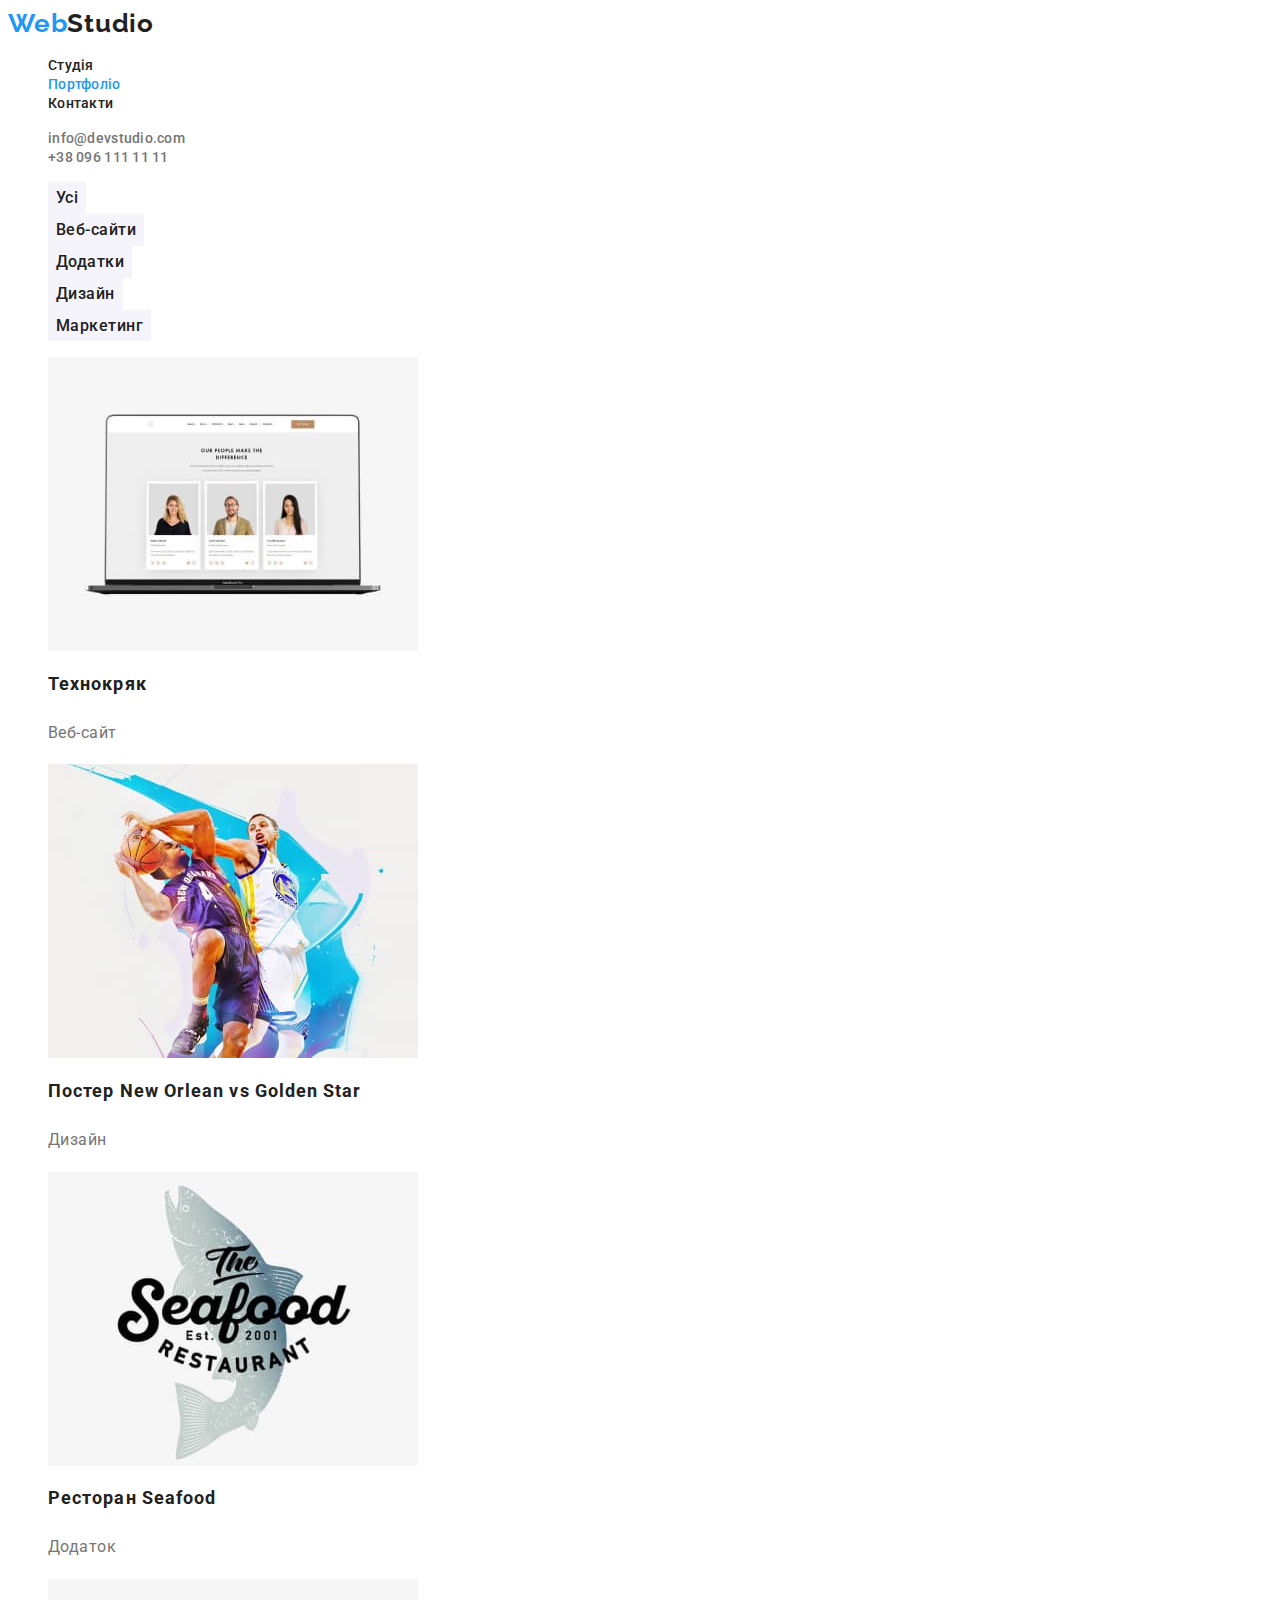
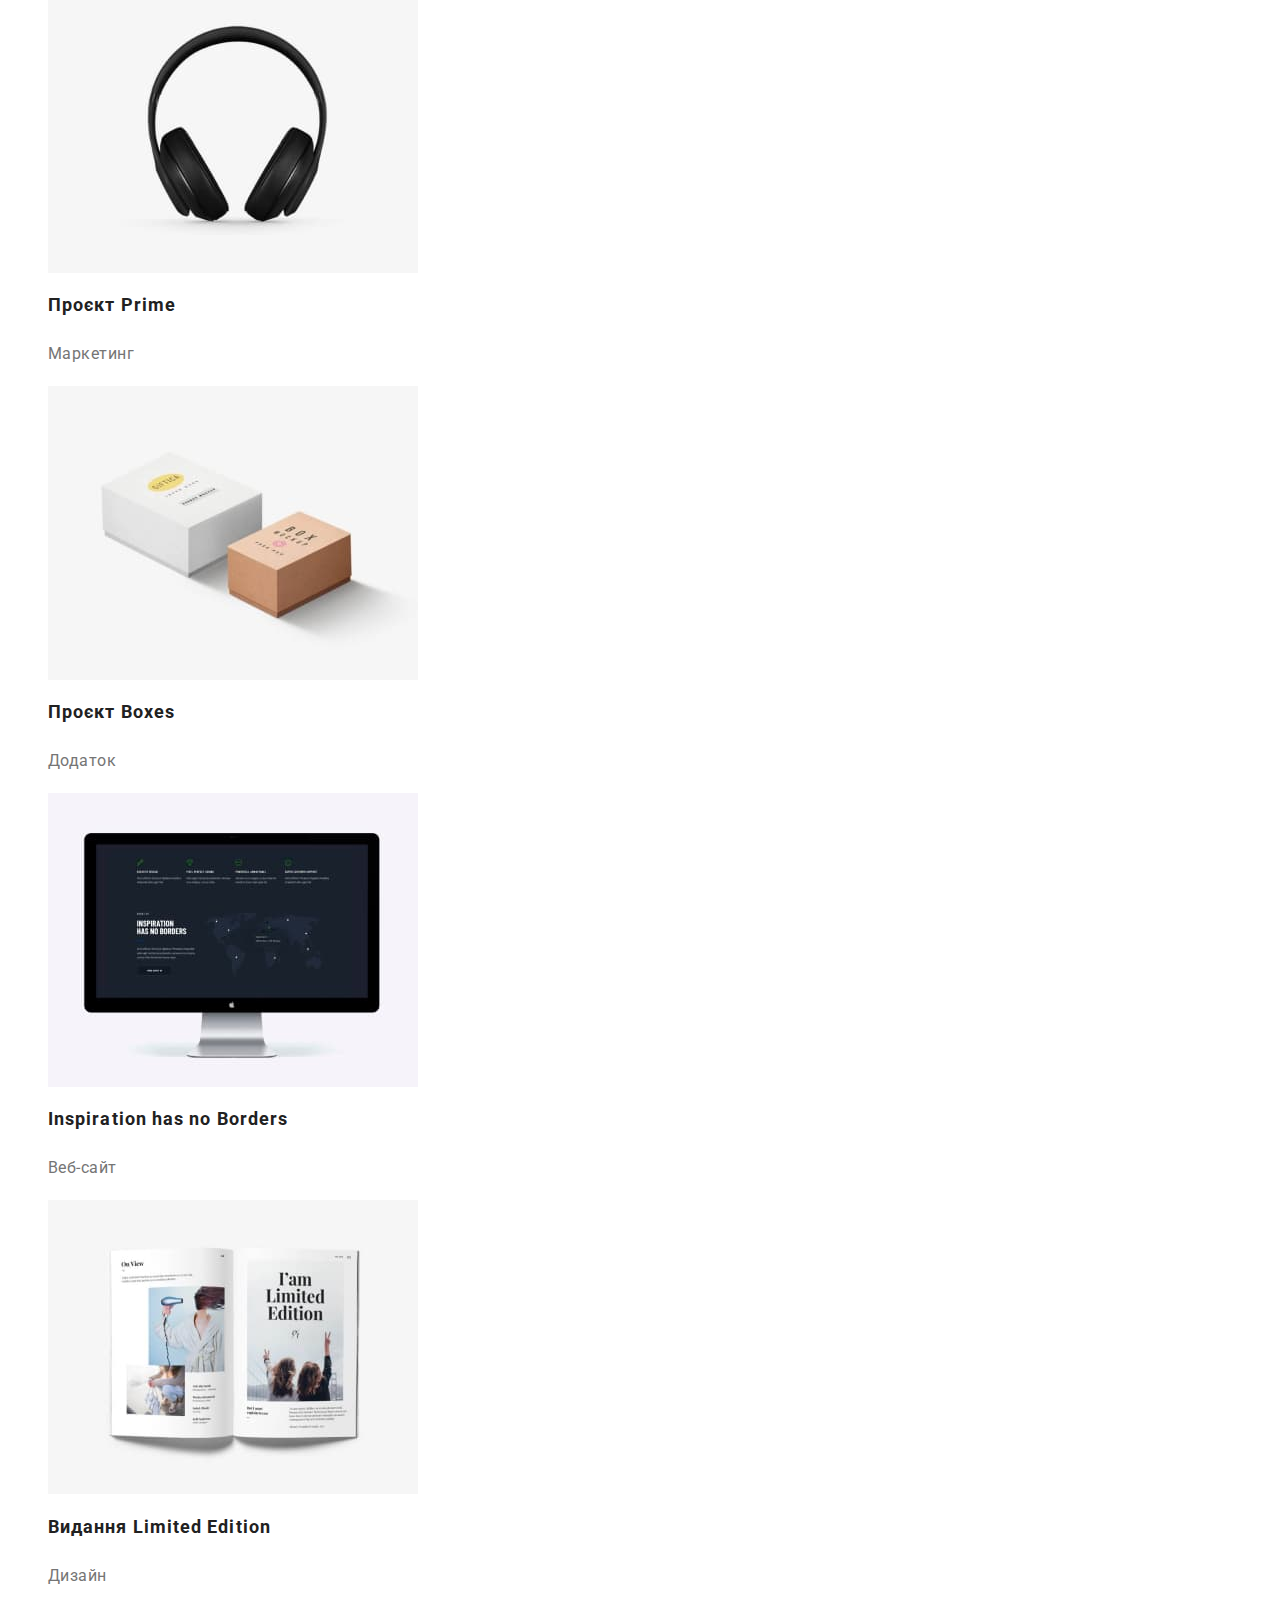
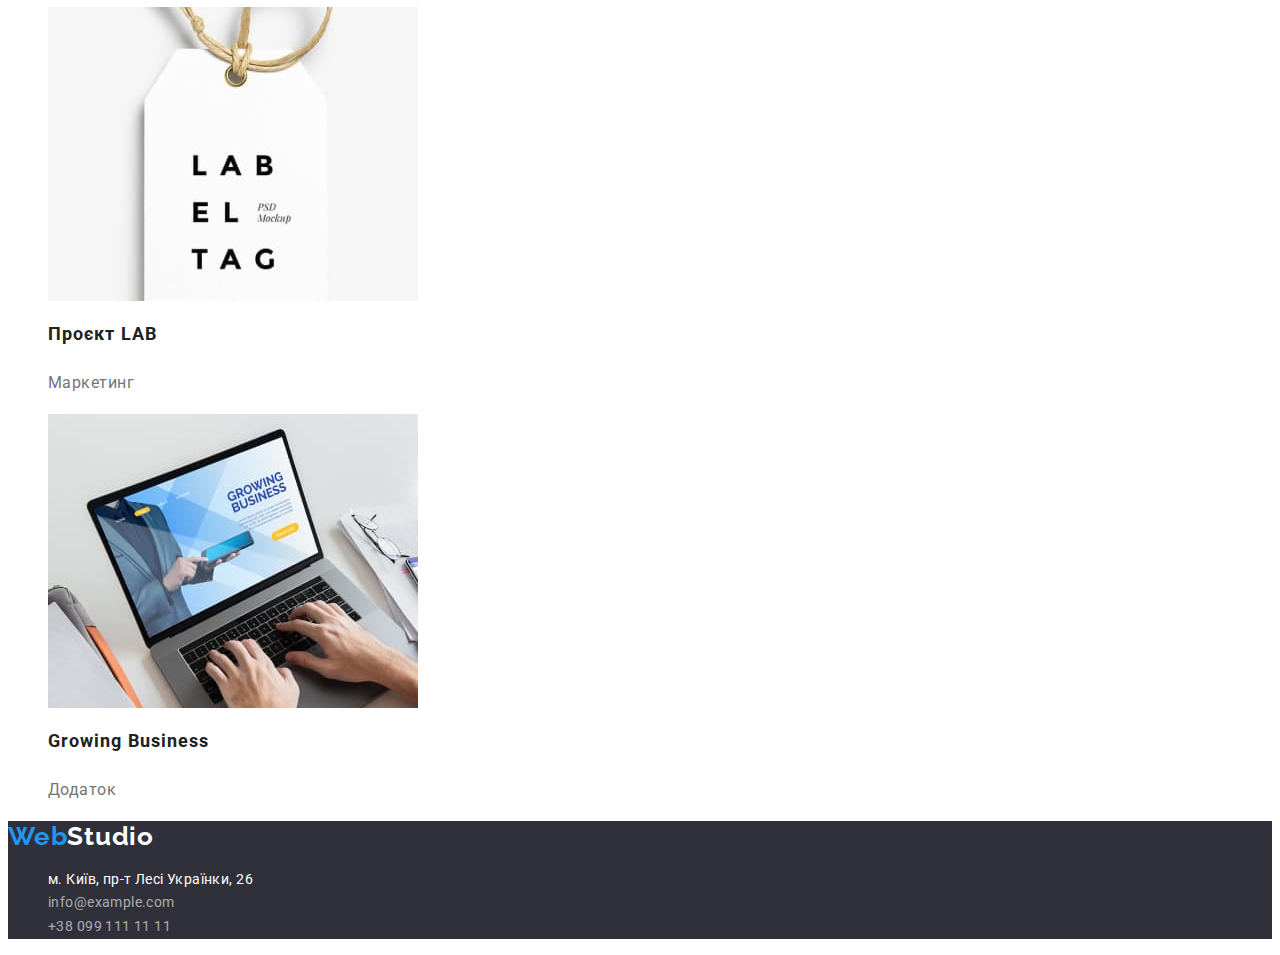
==== portfolio.html @ a6329c36 "adds initial files" ====
<!DOCTYPE html>
<html lang="uk">
  <head>
    <meta charset="UTF-8" />
    <meta http-equiv="X-UA-Compatible" content="IE=edge" />
    <meta name="viewport" content="width=device-width, initial-scale=1.0" />
    <title>Portfolio</title>
    <link rel="preconnect" href="https://fonts.googleapis.com" />
    <link rel="preconnect" href="https://fonts.gstatic.com" crossorigin />
    <link
      href="https://fonts.googleapis.com/css2?family=Raleway:wght@700&family=Roboto:wght@400;500;700;900&display=swap"
      rel="stylesheet"
    />
    <link rel="stylesheet" href="./css/styles.css" />
  </head>
  <body>
    <header class="page-header">
      <nav class="page-nav">
        <a class="logo link" href="./index.html"><span class="accent">Web</span>Studio</a>
        <ul class="menu list">
          <li class="menu-item"><a class="menu-link link" href="./index.html">Студія</a></li>
          <li class="menu-item"><a class="menu-link current link" href="./portfolio.html">Портфоліо</a></li>
          <li class="menu-item"><a class="menu-link link" href="./index.html">Контакти</a></li>
        </ul>
      </nav>
      <ul class="contact list">
        <li class="contact-item">
          <a class="contact-link link" href="mailto:info@devstudio.com">info@devstudio.com</a>
        </li>
        <li class="contact-item">
          <a class="contact-link link" href="tel:+380961111111">+38 096 111 11 11</a>
        </li>
      </ul>
    </header>

    <main>
      <section class="portfolio">
        <h1 class="visually-hidden">Portfolio</h1>
        <ul class="list">
          <li><button class="filter-btn" type="button">Усі</button></li>
          <li><button class="filter-btn" type="button">Веб-сайти</button></li>
          <li><button class="filter-btn" type="button">Додатки</button></li>
          <li><button class="filter-btn" type="button">Дизайн</button></li>
          <li><button class="filter-btn" type="button">Маркетинг</button></li>
        </ul>
        <ul class="list">
          <li><a class="link" href="./portfolio.html">
            <img src="./images/project-1.jpg" alt="Фото веб-сайту Технокряк" width="370" />
            <h2 class="portfolio-subtitle">Технокряк</h2>
            <p class="portfolio-text">Веб-сайт</p></a>
          </li>
          <li><a class="link" href="./portfolio.html">
            <img src="./images/project-2.jpg" alt="Постер New Orlean vs Golden Star" width="370" />
            <h2 class="portfolio-subtitle">Постер New Orlean vs Golden Star</h2>
            <p class="portfolio-text">Дизайн</p></a>
          </li>
          <li><a class="link" href="./portfolio.html">
            <img src="./images/project-3.jpg" alt="Логотип ресторану The Seafood" width="370" />
            <h2 class="portfolio-subtitle">Ресторан Seafood</h2>
            <p class="portfolio-text">Додаток</p></a>
          </li>
          <li><a class="link" href="./portfolio.html">
            <img src="./images/project-4.jpg" alt="Фото навушників" width="370" />
            <h2 class="portfolio-subtitle">Проєкт Prime</h2>
            <p class="portfolio-text">Маркетинг</p></a>
          </li>
          <li><a class="link" href="./portfolio.html">
            <img src="./images/project-5.jpg" alt="Фото двох коробок" width="370" />
            <h2 class="portfolio-subtitle">Проєкт Boxes</h2>
            <p class="portfolio-text">Додаток</p></a>
          </li>
          <li><a class="link" href="./portfolio.html">
            <img
              src="./images/project-6.jpg"
              alt="Фото веб-сайту Inspiration has no Borders"
              width="370"
            />
            <h2 class="portfolio-subtitle">Inspiration has no Borders</h2>
            <p class="portfolio-text">Веб-сайт</p></a>
          </li>
          <li><a class="link" href="./portfolio.html">
            <img src="./images/project-7.jpg" alt="Фото розгортки журналу" width="370" />
            <h2 class="portfolio-subtitle">Видання Limited Edition</h2>
            <p class="portfolio-text">Дизайн</p></a>
          </li>
          <li><a class="link" href="./portfolio.html">
            <img src="./images/project-8.jpg" alt="Фото ярлика" width="370" />
            <h2 class="portfolio-subtitle">Проєкт LAB</h2>
            <p class="portfolio-text">Маркетинг</p></a>
          </li>
          <li><a class="link" href="./portfolio.html">
            <img src="./images/project-9.jpg" alt="Фото людина працює за ноутбуком" width="370" />
            <h2 class="portfolio-subtitle">Growing Business</h2>
            <p class="portfolio-text">Додаток</p></a>
          </li>
        </ul>
      </section>
    </main>

    <footer class="page-footer">
      <a class="logo link" href="./index.html"><span class="accent">Web</span>Studio</a>
      <address class="address">
        <ul class="footer-contact list">
          <li class="footer-contact-item">
            <a
              class="footer-address-link link"
              href="https://goo.gl/maps/CPtrU1FHBa2aNyZL9"
              target="_blank"
              rel="noopener noreferrer nofollow"
              >м. Київ, пр-т Лесі Українки, 26</a
            >
          </li>
          <li class="footer-contact-item">
            <a class="footer-contact-link link" href="mailto:info@example.com">info@example.com</a>
          </li>
          <li class="footer-contact-item">
            <a class="footer-contact-link link" href="tel:+380991111111">+38 099 111 11 11</a>
          </li>
        </ul>
      </address>
    </footer>
  </body>
</html>
---- css/styles.css ----
:root {
  --primary-text-color: #757575;
  --title-text-color: #212121;
  --accent-text-color: #ffffff;
  --accent-color: #2196f3;
  --accent-color-hover: #188ce8;
  --primary-bg-color: #ffffff;
  --dark-bg-color: #2f303a;
  --grey-bg-color: #f5f4fa;
  --black-color: #000000;
  --grey-color-first: #eeeeee;
  --grey-color-second: #ececec;
}

body {
  font-family: Roboto, sans-serif;
  color: var(--primary-text-color);
  background-color: var(--primary-bg-color);
}

/* ========== properties reset ========== */

.link {
  text-decoration: none;
}

.address {
  font-style: normal;
}

.list {
  list-style: none;
}

img {
  display: block;
}

button {
  font-family: inherit;
  cursor: pointer;
}

/* ========== logo ========== */

.logo {
  font-family: 'Raleway';
  font-weight: 700;
  font-size: 26px;
  line-height: 1.19;
  letter-spacing: 0.03em;
  color: var(--title-text-color);
}

.accent {
  color: var(--accent-color);
}

/* ========== menu ========== */

.menu-link {
  font-weight: 500;
  font-size: 14px;
  line-height: 1.14;
  letter-spacing: 0.02em;
  color: var(--title-text-color);
}

.menu-link:hover,
.menu-link:focus {
  color: var(--accent-color);
}

.current {
  color: var(--accent-color);
}

/* ========== contact ========== */

.page-header .contact-link {
  font-weight: 500;
  font-size: 14px;
  line-height: 16px;
  letter-spacing: 0.02em;
  color: var(--primary-text-color);
}

.page-header .contact-link:hover,
.page-header .contact-link:focus {
  color: var(--accent-color);
}

/* ========== hero ========== */

.hero {
  background-color: var(--dark-bg-color);
}

.hero-title {
  font-weight: 900;
  font-size: 44px;
  line-height: 1.36;
  text-align: center;
  letter-spacing: 0.06em;
  text-transform: uppercase;
  color: var(--accent-text-color);
}

/* ========== button ========== */

.btn {
  font-weight: 700;
  font-size: 16px;
  line-height: 1.88;
  letter-spacing: 0.06em;
  color: var(--accent-text-color);
  background-color: var(--accent-color);
  border-color: transparent;
}

.btn:hover,
.btn:focus {
  color: var(--accent-text-color);
  background-color: #188ce8;
  border-color: transparent;
}

.filter-btn {
  font-weight: 500;
  font-size: 16px;
  line-height: 1.62;
  text-align: center;
  letter-spacing: 0.03em;
  color: var(--title-text-color);
  background-color: var(--grey-bg-color);
  border-color: transparent;
}

.filter-btn:hover,
.filter-btn:focus {
  color: var(--accent-text-color);
  background-color: var(--accent-color);
  border-color: transparent;
}

/* ========== qualities ========== */

.title {
  font-size: 36px;
  line-height: 1.17;
  text-align: center;
  letter-spacing: 0.03em;
  color: var(--title-text-color);
}

.visually-hidden {
  position: absolute;
  white-space: nowrap;
  width: 1px;
  height: 1px;
  overflow: hidden;
  border: 0;
  padding: 0;
  clip: rect(0 0 0 0);
  clip-path: inset(50%);
  margin: -1px;
}

.qualities-subtitle {
  font-size: 14px;
  line-height: 1.14;
  letter-spacing: 0.03em;
  text-transform: uppercase;
  color: var(--title-text-color);
}

.qualities-text {
  font-size: 14px;
  line-height: 1.71;
  letter-spacing: 0.03em;
}

/* ========== team ========== */

.team {
background-color: var(--grey-bg-color);
}

.team-subtitle {
  font-weight: 500;
  font-size: 16px;
  line-height: 1.19;
  letter-spacing: 0.03em;
  color: var(--title-text-color);
}

.team-text {
  font-size: 16px;
  line-height: 1.19;
  letter-spacing: 0.03em;
  background-color: var(--grey-bg-color);
}

/* ========== portfolio ========== */

.portfolio-subtitle {
  font-size: 18px;
  line-height: 2;
  letter-spacing: 0.06em;
  color: var(--title-text-color);
}

.portfolio-text {
  font-size: 16px;
  line-height: 1.88;
  letter-spacing: 0.03em;
  color: var(--primary-text-color);
}

/* ========== footer ========== */

.page-footer {
  background-color: var(--dark-bg-color);
}

.page-footer .logo {
  color: var(--accent-text-color);
}

.footer-address-link,
.footer-contact-link {
  font-size: 14px;
  line-height: 1.71;
  letter-spacing: 0.03em;
  color: rgba(255, 255, 255, 0.6);
}

.footer-address-link {
  color: var(--accent-text-color);
}

.footer-address-link:hover,
.footer-address-link:focus,
.footer-contact-link:hover,
.footer-contact-link:focus {
  color: var(--accent-color);
}
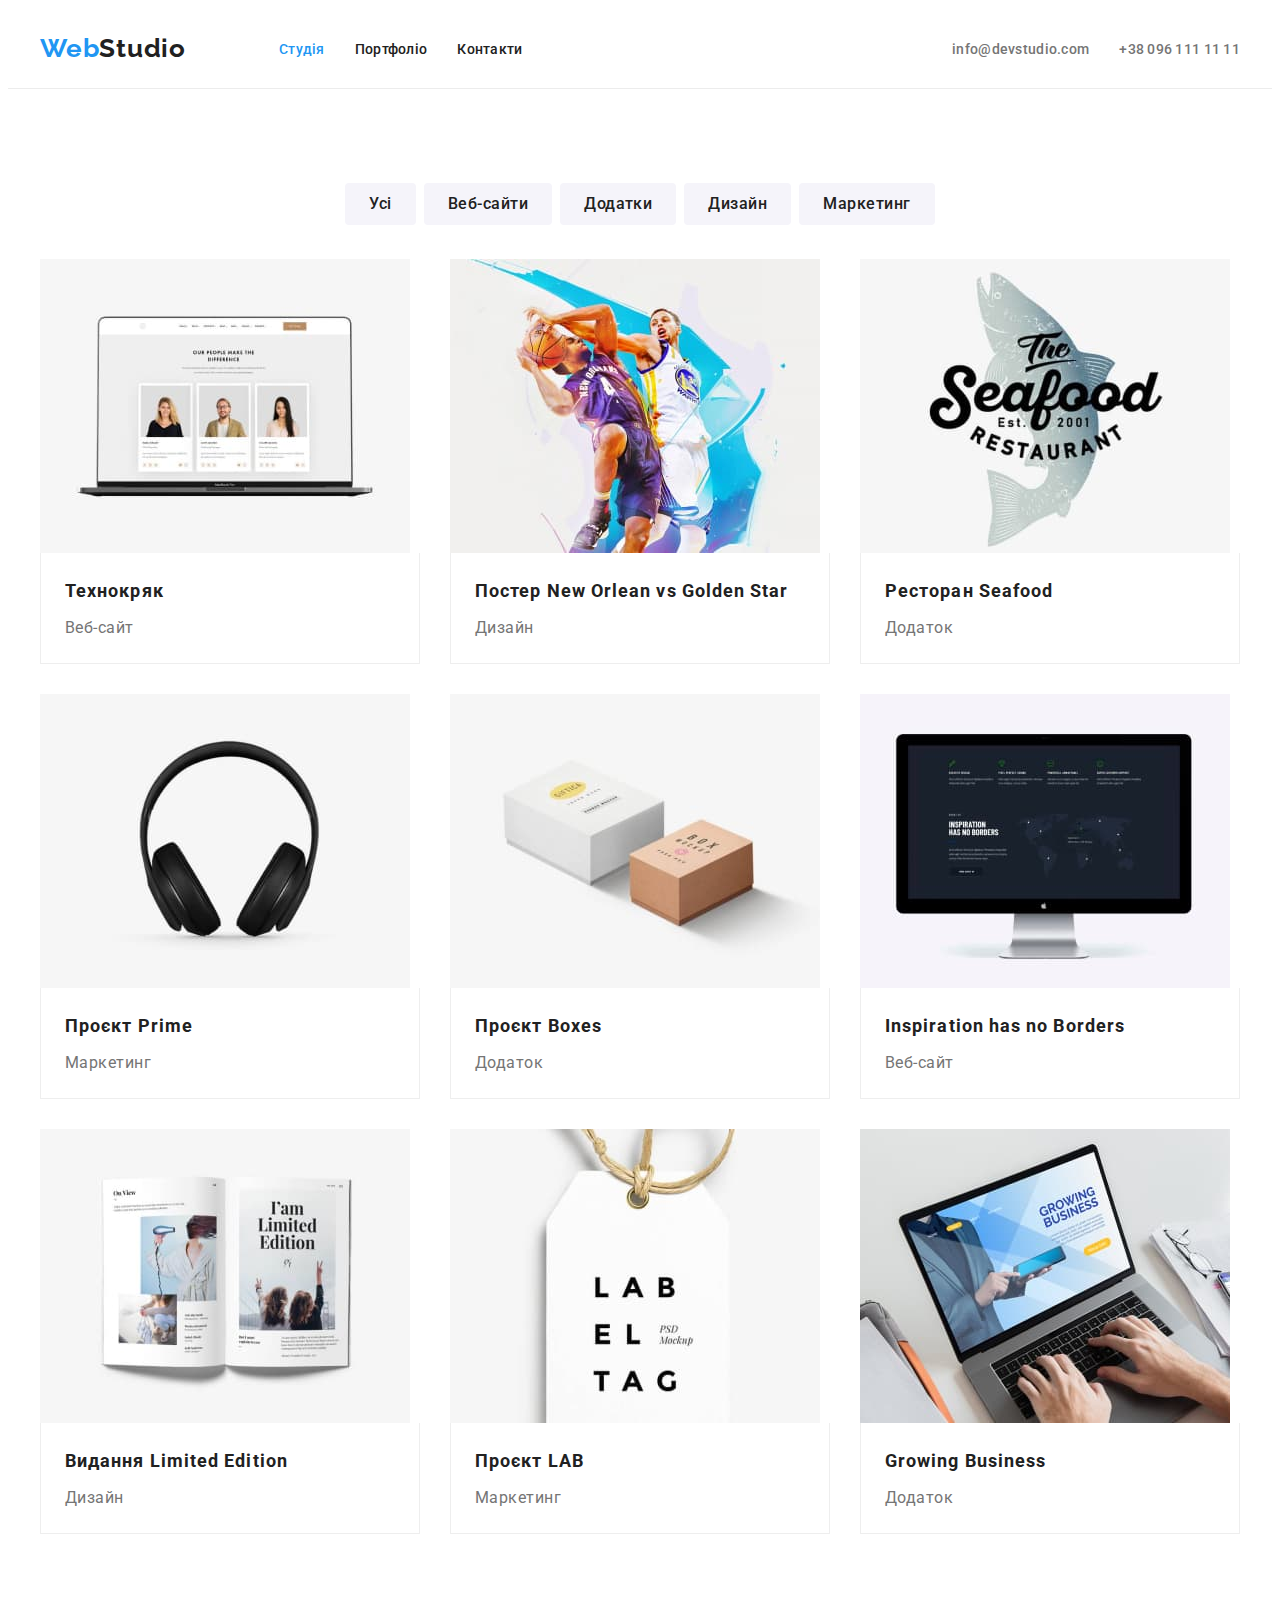
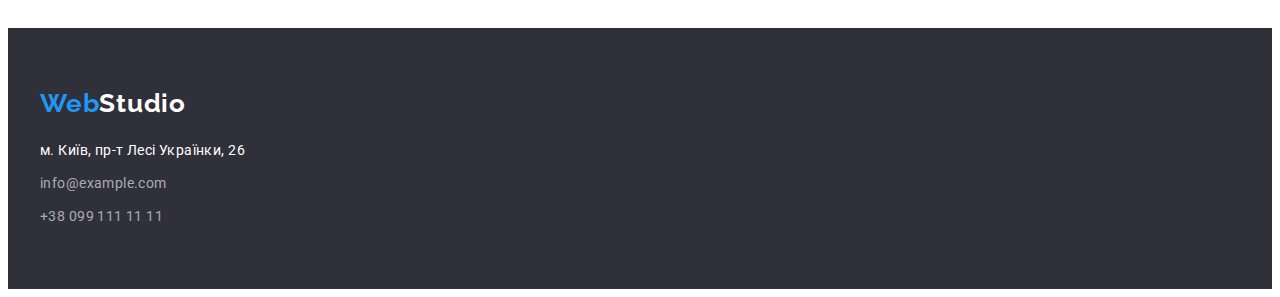
==== commit beabfdd6: "adds layout" ====
--- a/portfolio.html
+++ b/portfolio.html
@@ -11,113 +11,176 @@
       href="https://fonts.googleapis.com/css2?family=Raleway:wght@700&family=Roboto:wght@400;500;700;900&display=swap"
       rel="stylesheet"
     />
+    <link
+      rel="stylesheet"
+      href="https://cdnjs.cloudflare.com/ajax/libs/modern-normalize/1.1.0/modern-normalize.min.css"
+      integrity="sha512-wpPYUAdjBVSE4KJnH1VR1HeZfpl1ub8YT/NKx4PuQ5NmX2tKuGu6U/JRp5y+Y8XG2tV+wKQpNHVUX03MfMFn9Q=="
+      crossorigin="anonymous"
+      referrerpolicy="no-referrer"
+    />
     <link rel="stylesheet" href="./css/styles.css" />
   </head>
   <body>
     <header class="page-header">
-      <nav class="page-nav">
-        <a class="logo link" href="./index.html"><span class="accent">Web</span>Studio</a>
-        <ul class="menu list">
-          <li class="menu-item"><a class="menu-link link" href="./index.html">Студія</a></li>
-          <li class="menu-item"><a class="menu-link current link" href="./portfolio.html">Портфоліо</a></li>
-          <li class="menu-item"><a class="menu-link link" href="./index.html">Контакти</a></li>
+      <div class="container page-header-container">
+        <nav class="page-nav">
+          <a class="logo link" href="./index.html"><span class="accent">Web</span>Studio</a>
+          <ul class="menu list">
+            <li class="menu-item">
+              <a class="menu-link current link" href="./index.html">Студія</a>
+            </li>
+            <li class="menu-item">
+              <a class="menu-link link" href="./portfolio.html">Портфоліо</a>
+            </li>
+            <li class="menu-item"><a class="menu-link link" href="./index.html">Контакти</a></li>
+          </ul>
+        </nav>
+        <ul class="contact list">
+          <li class="contact-item">
+            <a class="contact-link link" href="mailto:info@devstudio.com">info@devstudio.com</a>
+          </li>
+          <li class="contact-item">
+            <a class="contact-link link" href="tel:+380961111111">+38 096 111 11 11</a>
+          </li>
         </ul>
-      </nav>
-      <ul class="contact list">
-        <li class="contact-item">
-          <a class="contact-link link" href="mailto:info@devstudio.com">info@devstudio.com</a>
-        </li>
-        <li class="contact-item">
-          <a class="contact-link link" href="tel:+380961111111">+38 096 111 11 11</a>
-        </li>
-      </ul>
+      </div>
     </header>
 
     <main>
-      <section class="portfolio">
-        <h1 class="visually-hidden">Portfolio</h1>
-        <ul class="list">
-          <li><button class="filter-btn" type="button">Усі</button></li>
-          <li><button class="filter-btn" type="button">Веб-сайти</button></li>
-          <li><button class="filter-btn" type="button">Додатки</button></li>
-          <li><button class="filter-btn" type="button">Дизайн</button></li>
-          <li><button class="filter-btn" type="button">Маркетинг</button></li>
-        </ul>
-        <ul class="list">
-          <li><a class="link" href="./portfolio.html">
-            <img src="./images/project-1.jpg" alt="Фото веб-сайту Технокряк" width="370" />
-            <h2 class="portfolio-subtitle">Технокряк</h2>
-            <p class="portfolio-text">Веб-сайт</p></a>
-          </li>
-          <li><a class="link" href="./portfolio.html">
-            <img src="./images/project-2.jpg" alt="Постер New Orlean vs Golden Star" width="370" />
-            <h2 class="portfolio-subtitle">Постер New Orlean vs Golden Star</h2>
-            <p class="portfolio-text">Дизайн</p></a>
-          </li>
-          <li><a class="link" href="./portfolio.html">
-            <img src="./images/project-3.jpg" alt="Логотип ресторану The Seafood" width="370" />
-            <h2 class="portfolio-subtitle">Ресторан Seafood</h2>
-            <p class="portfolio-text">Додаток</p></a>
-          </li>
-          <li><a class="link" href="./portfolio.html">
-            <img src="./images/project-4.jpg" alt="Фото навушників" width="370" />
-            <h2 class="portfolio-subtitle">Проєкт Prime</h2>
-            <p class="portfolio-text">Маркетинг</p></a>
-          </li>
-          <li><a class="link" href="./portfolio.html">
-            <img src="./images/project-5.jpg" alt="Фото двох коробок" width="370" />
-            <h2 class="portfolio-subtitle">Проєкт Boxes</h2>
-            <p class="portfolio-text">Додаток</p></a>
-          </li>
-          <li><a class="link" href="./portfolio.html">
-            <img
-              src="./images/project-6.jpg"
-              alt="Фото веб-сайту Inspiration has no Borders"
-              width="370"
-            />
-            <h2 class="portfolio-subtitle">Inspiration has no Borders</h2>
-            <p class="portfolio-text">Веб-сайт</p></a>
-          </li>
-          <li><a class="link" href="./portfolio.html">
-            <img src="./images/project-7.jpg" alt="Фото розгортки журналу" width="370" />
-            <h2 class="portfolio-subtitle">Видання Limited Edition</h2>
-            <p class="portfolio-text">Дизайн</p></a>
-          </li>
-          <li><a class="link" href="./portfolio.html">
-            <img src="./images/project-8.jpg" alt="Фото ярлика" width="370" />
-            <h2 class="portfolio-subtitle">Проєкт LAB</h2>
-            <p class="portfolio-text">Маркетинг</p></a>
-          </li>
-          <li><a class="link" href="./portfolio.html">
-            <img src="./images/project-9.jpg" alt="Фото людина працює за ноутбуком" width="370" />
-            <h2 class="portfolio-subtitle">Growing Business</h2>
-            <p class="portfolio-text">Додаток</p></a>
-          </li>
-        </ul>
+      <section class="portfolio section">
+        <div class="container">
+          <h1 class="visually-hidden">Portfolio</h1>
+          <ul class="filter-list list">
+            <li><button class="filter-btn" type="button">Усі</button></li>
+            <li><button class="filter-btn" type="button">Веб-сайти</button></li>
+            <li><button class="filter-btn" type="button">Додатки</button></li>
+            <li><button class="filter-btn" type="button">Дизайн</button></li>
+            <li><button class="filter-btn" type="button">Маркетинг</button></li>
+          </ul>
+          <ul class="portfolio-list list">
+            <li class="portfolio-item">
+              <a class="link" href="./portfolio.html">
+                <img src="./images/project-1.jpg" alt="Фото веб-сайту Технокряк" width="370" />
+                <div class="portfolio-item-description">
+                  <h2 class="portfolio-subtitle">Технокряк</h2>
+                  <p class="portfolio-text">Веб-сайт</p>
+                </div></a
+              >
+            </li>
+            <li class="portfolio-item">
+              <a class="link" href="./portfolio.html">
+                <img
+                  src="./images/project-2.jpg"
+                  alt="Постер New Orlean vs Golden Star"
+                  width="370"
+                />
+                <div class="portfolio-item-description">
+                  <h2 class="portfolio-subtitle">Постер New Orlean vs Golden Star</h2>
+                  <p class="portfolio-text">Дизайн</p>
+                </div></a
+              >
+            </li>
+            <li class="portfolio-item">
+              <a class="link" href="./portfolio.html">
+                <img src="./images/project-3.jpg" alt="Логотип ресторану The Seafood" width="370" />
+                <div class="portfolio-item-description">
+                  <h2 class="portfolio-subtitle">Ресторан Seafood</h2>
+                  <p class="portfolio-text">Додаток</p>
+                </div></a
+              >
+            </li>
+            <li class="portfolio-item">
+              <a class="link" href="./portfolio.html">
+                <img src="./images/project-4.jpg" alt="Фото навушників" width="370" />
+                <div class="portfolio-item-description">
+                  <h2 class="portfolio-subtitle">Проєкт Prime</h2>
+                  <p class="portfolio-text">Маркетинг</p>
+                </div></a
+              >
+            </li>
+            <li class="portfolio-item">
+              <a class="link" href="./portfolio.html">
+                <img src="./images/project-5.jpg" alt="Фото двох коробок" width="370" />
+                <div class="portfolio-item-description">
+                  <h2 class="portfolio-subtitle">Проєкт Boxes</h2>
+                  <p class="portfolio-text">Додаток</p>
+                </div></a
+              >
+            </li>
+            <li class="portfolio-item">
+              <a class="link" href="./portfolio.html">
+                <img
+                  src="./images/project-6.jpg"
+                  alt="Фото веб-сайту Inspiration has no Borders"
+                  width="370"
+                />
+                <div class="portfolio-item-description">
+                  <h2 class="portfolio-subtitle">Inspiration has no Borders</h2>
+                  <p class="portfolio-text">Веб-сайт</p>
+                </div></a
+              >
+            </li>
+            <li class="portfolio-item">
+              <a class="link" href="./portfolio.html">
+                <img src="./images/project-7.jpg" alt="Фото розгортки журналу" width="370" />
+                <div class="portfolio-item-description">
+                  <h2 class="portfolio-subtitle">Видання Limited Edition</h2>
+                  <p class="portfolio-text">Дизайн</p>
+                </div></a
+              >
+            </li>
+            <li class="portfolio-item">
+              <a class="link" href="./portfolio.html">
+                <img src="./images/project-8.jpg" alt="Фото ярлика" width="370" />
+                <div class="portfolio-item-description">
+                  <h2 class="portfolio-subtitle">Проєкт LAB</h2>
+                  <p class="portfolio-text">Маркетинг</p>
+                </div></a
+              >
+            </li>
+            <li class="portfolio-item">
+              <a class="link" href="./portfolio.html">
+                <img
+                  src="./images/project-9.jpg"
+                  alt="Фото людина працює за ноутбуком"
+                  width="370"
+                />
+                <div class="portfolio-item-description">
+                  <h2 class="portfolio-subtitle">Growing Business</h2>
+                  <p class="portfolio-text">Додаток</p>
+                </div></a
+              >
+            </li>
+          </ul>
+        </div>
       </section>
     </main>
 
     <footer class="page-footer">
-      <a class="logo link" href="./index.html"><span class="accent">Web</span>Studio</a>
-      <address class="address">
-        <ul class="footer-contact list">
-          <li class="footer-contact-item">
-            <a
-              class="footer-address-link link"
-              href="https://goo.gl/maps/CPtrU1FHBa2aNyZL9"
-              target="_blank"
-              rel="noopener noreferrer nofollow"
-              >м. Київ, пр-т Лесі Українки, 26</a
-            >
-          </li>
-          <li class="footer-contact-item">
-            <a class="footer-contact-link link" href="mailto:info@example.com">info@example.com</a>
-          </li>
-          <li class="footer-contact-item">
-            <a class="footer-contact-link link" href="tel:+380991111111">+38 099 111 11 11</a>
-          </li>
-        </ul>
-      </address>
+      <div class="container">
+        <a class="logo link" href="./index.html"><span class="accent">Web</span>Studio</a>
+        <address class="address">
+          <ul class="footer-contact list">
+            <li class="footer-contact-item">
+              <a
+                class="footer-address-link link"
+                href="https://goo.gl/maps/CPtrU1FHBa2aNyZL9"
+                target="_blank"
+                rel="noopener noreferrer nofollow"
+                >м. Київ, пр-т Лесі Українки, 26</a
+              >
+            </li>
+            <li class="footer-contact-item">
+              <a class="footer-contact-link link" href="mailto:info@example.com"
+                >info@example.com</a
+              >
+            </li>
+            <li class="footer-contact-item">
+              <a class="footer-contact-link link" href="tel:+380991111111">+38 099 111 11 11</a>
+            </li>
+          </ul>
+        </address>
+      </div>
     </footer>
   </body>
 </html>
--- a/css/styles.css
+++ b/css/styles.css
@@ -1,4 +1,6 @@
 :root {
+  --primary-font: Roboto, sans-serif;
+  --secondary-font: Raleway, sans-serif;
   --primary-text-color: #757575;
   --title-text-color: #212121;
   --accent-text-color: #ffffff;
@@ -13,13 +15,29 @@
 }
 
 body {
-  font-family: Roboto, sans-serif;
+  font-family: var(--primary-font);
   color: var(--primary-text-color);
   background-color: var(--primary-bg-color);
 }
 
 /* ========== properties reset ========== */
 
+h1,
+h2,
+h3,
+h4,
+p {
+  margin-top: 0;
+  margin-bottom: 0;
+}
+
+ul,
+ol {
+  margin-top: 0;
+  margin-bottom: 0;
+  padding-left: 0;
+}
+
 .link {
   text-decoration: none;
 }
@@ -34,6 +52,7 @@
 
 img {
   display: block;
+  max-width: 100%;
 }
 
 button {
@@ -41,10 +60,23 @@
   cursor: pointer;
 }
 
+.section {
+  padding-top: 94px;
+  padding-bottom: 94px;
+}
+
+.container {
+  width: 1200px;
+  margin-left: auto;
+  margin-right: auto;
+  padding-left: 15px;
+  padding-right: 15px;
+}
+/* ========== header ========== */
 /* ========== logo ========== */
 
 .logo {
-  font-family: 'Raleway';
+  font-family: var(--secondary-font);
   font-weight: 700;
   font-size: 26px;
   line-height: 1.19;
@@ -90,9 +122,39 @@
   color: var(--accent-color);
 }
 
+.page-header-container {
+  height: 80px;
+  display: flex;
+  align-items: center;
+}
+
+.page-nav {
+  display: flex;
+  align-items: center;
+}
+
+.menu {
+  display: flex;
+  align-items: center;
+  column-gap: 30px;
+  margin-left: 93px;
+}
+
+.contact {
+  display: flex;
+  align-items: center;
+  column-gap: 30px;
+  margin-left: auto;
+}
+
+.page-header {
+  border-bottom: 1px solid var(--grey-color-second);
+}
 /* ========== hero ========== */
 
 .hero {
+  padding-top: 200px;
+  padding-bottom: 200px;
   background-color: var(--dark-bg-color);
 }
 
@@ -106,14 +168,18 @@
   color: var(--accent-text-color);
 }
 
-/* ========== button ========== */
-
 .btn {
+  display: block;
+  margin-left: auto;
+  margin-right: auto;
+  margin-top: 30px;
+  padding: 10px 32px;
   font-weight: 700;
   font-size: 16px;
   line-height: 1.88;
   letter-spacing: 0.06em;
   color: var(--accent-text-color);
+  border-radius: 4px;
   background-color: var(--accent-color);
   border-color: transparent;
 }
@@ -126,12 +192,14 @@
 }
 
 .filter-btn {
+  padding: 6px 22px;
   font-weight: 500;
   font-size: 16px;
   line-height: 1.62;
   text-align: center;
   letter-spacing: 0.03em;
   color: var(--title-text-color);
+  border-radius: 4px;
   background-color: var(--grey-bg-color);
   border-color: transparent;
 }
@@ -145,7 +213,17 @@
 
 /* ========== qualities ========== */
 
+.qualities-container {
+  display: flex;
+  column-gap: 30px;
+}
+
+.qualities-item {
+  flex-basis: calc((100% - 90px) / 4);
+}
+
 .title {
+  margin-bottom: 50px;
   font-size: 36px;
   line-height: 1.17;
   text-align: center;
@@ -180,14 +258,41 @@
   letter-spacing: 0.03em;
 }
 
+/* ========== what we do ========== */
+
+.specialty {
+  padding-bottom: 94px;
+}
+
+.specialty-container {
+  display: flex;
+  column-gap: 30px;
+}
+
 /* ========== team ========== */
 
 .team {
-background-color: var(--grey-bg-color);
+  background-color: var(--grey-bg-color);
+}
+
+.team-container {
+  display: flex;
+  flex-wrap: wrap;
+  column-gap: 30px;
+}
+
+.team-card {
+  flex-basis: calc((100% - 90px) / 4);
+  background-color: var(--primary-bg-color);
+}
+
+.team-card-description {
+  padding-top: 30px;
+  padding-bottom: 30px;
 }
 
 .team-subtitle {
-  font-weight: 500;
+  text-align: center;
   font-size: 16px;
   line-height: 1.19;
   letter-spacing: 0.03em;
@@ -195,13 +300,39 @@
 }
 
 .team-text {
+  margin-top: 10px;
+  text-align: center;
   font-size: 16px;
   line-height: 1.19;
   letter-spacing: 0.03em;
-  background-color: var(--grey-bg-color);
+  color: var(--primary-text-color);
 }
 
 /* ========== portfolio ========== */
+
+.filter-list {
+  display: flex;
+  justify-content: center;
+  column-gap: 8px;
+}
+
+.portfolio-list {
+  margin-top: 34px;
+  display: flex;
+  flex-wrap: wrap;
+  gap: 30px;
+}
+
+.portfolio-item {
+  flex-basis: calc((100% - 60px) / 3);
+  background-color: var(--primary-bg-color);
+}
+
+.portfolio-item-description {
+  padding: 20px 24px;
+  border: 1px solid var(--grey-color-first);
+  border-top: none;
+}
 
 .portfolio-subtitle {
   font-size: 18px;
@@ -211,6 +342,7 @@
 }
 
 .portfolio-text {
+  margin-top: 4px;
   font-size: 16px;
   line-height: 1.88;
   letter-spacing: 0.03em;
@@ -220,11 +352,21 @@
 /* ========== footer ========== */
 
 .page-footer {
+  padding-top: 60px;
+  padding-bottom: 60px;
   background-color: var(--dark-bg-color);
 }
 
 .page-footer .logo {
   color: var(--accent-text-color);
+}
+
+.footer-contact {
+  margin-top: 20px;
+}
+
+.footer-contact-item:not(:first-child) {
+  margin-top: 9px;
 }
 
 .footer-address-link,
@@ -244,4 +386,4 @@
 .footer-contact-link:hover,
 .footer-contact-link:focus {
   color: var(--accent-color);
-}+}
